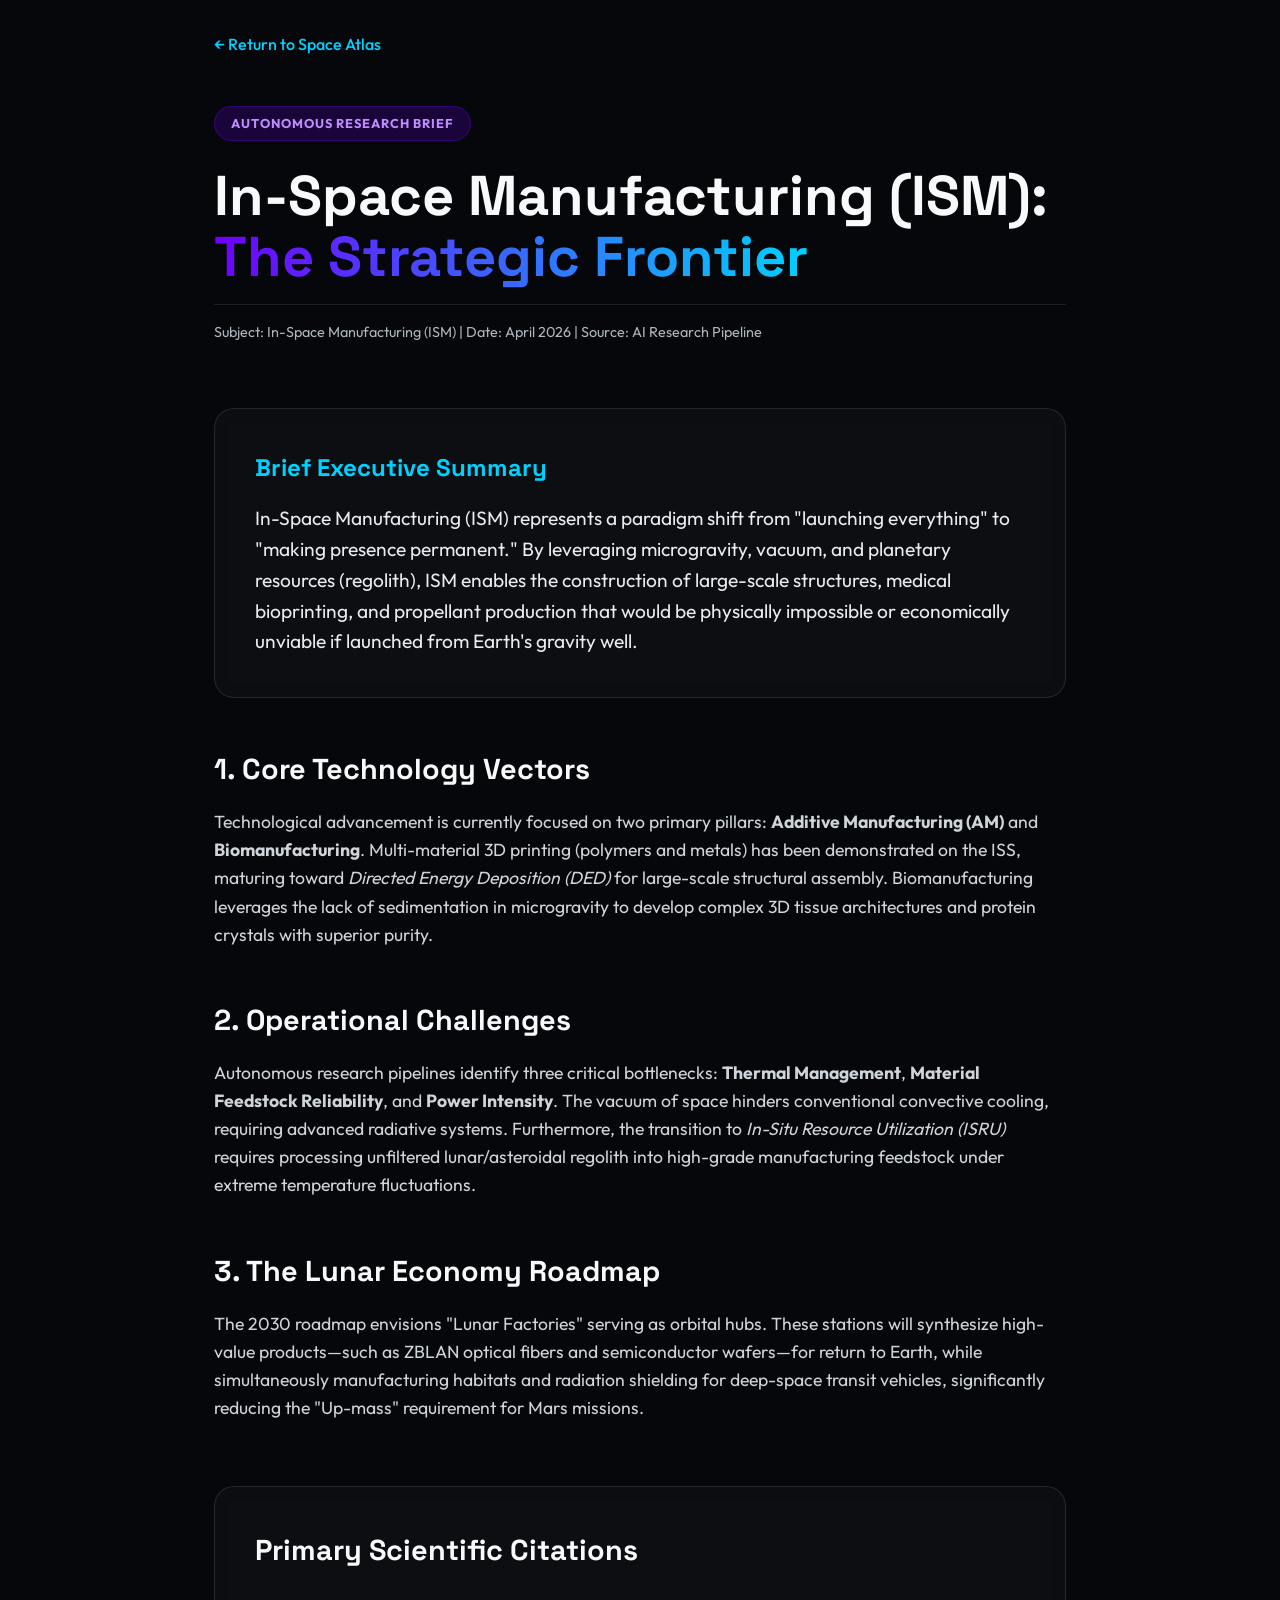
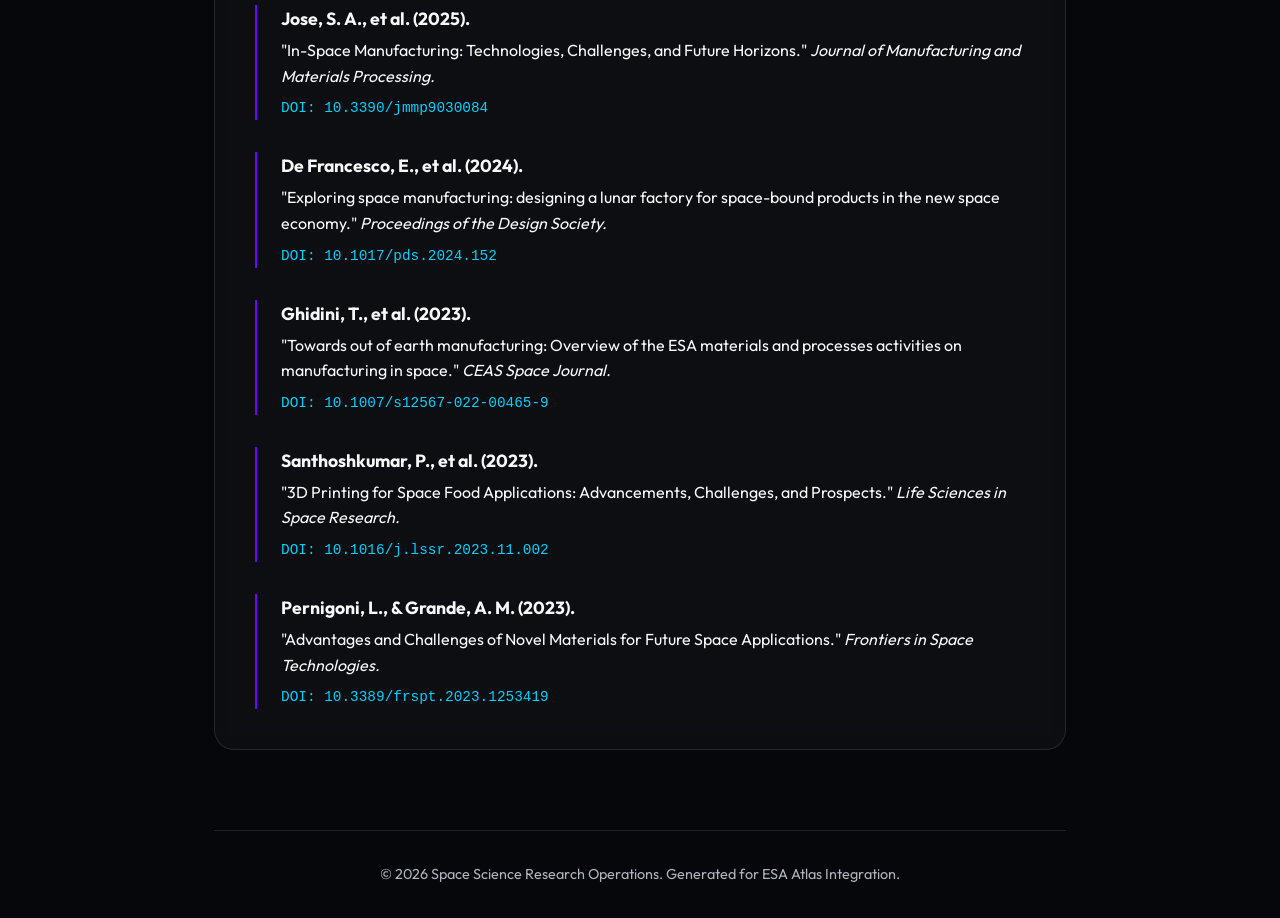
==== research.html @ a2af4773 "Add In-Space Manufacturing (ISM) Research Brief with verified citations" ====
<!DOCTYPE html>
<html lang="en">
<head>
    <meta charset="UTF-8">
    <meta name="viewport" content="width=device-width, initial-scale=1.0">
    <title>ISM Strategic Brief | In-Space Manufacturing</title>
    <!-- Fonts -->
    <link rel="preconnect" href="https://fonts.googleapis.com">
    <link rel="preconnect" href="https://fonts.gstatic.com" crossorigin>
    <link href="https://fonts.googleapis.com/css2?family=Outfit:wght@300;500;700&family=Space+Grotesk:wght@300;400;700&display=swap" rel="stylesheet">
    <link rel="stylesheet" href="research.css">
</head>
<body>
    <div class="research-page">
        <nav class="top-nav">
            <a href="index.html" class="back-link">← Return to Space Atlas</a>
        </nav>

        <article class="content-container">
            <header class="page-header">
                <div class="badge">Autonomous Research Brief</div>
                <h1>In-Space Manufacturing (ISM): <br><span class="accent">The Strategic Frontier</span></h1>
                <p class="metadata">Subject: In-Space Manufacturing (ISM) | Date: April 2026 | Source: AI Research Pipeline</p>
            </header>

            <section class="abstract glass">
                <h2>Brief Executive Summary</h2>
                <p>In-Space Manufacturing (ISM) represents a paradigm shift from "launching everything" to "making presence permanent." By leveraging microgravity, vacuum, and planetary resources (regolith), ISM enables the construction of large-scale structures, medical bioprinting, and propellant production that would be physically impossible or economically unviable if launched from Earth's gravity well.</p>
            </section>

            <section class="research-sections">
                <div class="brief-section">
                    <h3>1. Core Technology Vectors</h3>
                    <p>Technological advancement is currently focused on two primary pillars: <strong>Additive Manufacturing (AM)</strong> and <strong>Biomanufacturing</strong>. Multi-material 3D printing (polymers and metals) has been demonstrated on the ISS, maturing toward <em>Directed Energy Deposition (DED)</em> for large-scale structural assembly. Biomanufacturing leverages the lack of sedimentation in microgravity to develop complex 3D tissue architectures and protein crystals with superior purity.</p>
                </div>

                <div class="brief-section">
                    <h3>2. Operational Challenges</h3>
                    <p>Autonomous research pipelines identify three critical bottlenecks: <strong>Thermal Management</strong>, <strong>Material Feedstock Reliability</strong>, and <strong>Power Intensity</strong>. The vacuum of space hinders conventional convective cooling, requiring advanced radiative systems. Furthermore, the transition to <em>In-Situ Resource Utilization (ISRU)</em> requires processing unfiltered lunar/asteroidal regolith into high-grade manufacturing feedstock under extreme temperature fluctuations.</p>
                </div>

                <div class="brief-section">
                    <h3>3. The Lunar Economy Roadmap</h3>
                    <p>The 2030 roadmap envisions "Lunar Factories" serving as orbital hubs. These stations will synthesize high-value products—such as ZBLAN optical fibers and semiconductor wafers—for return to Earth, while simultaneously manufacturing habitats and radiation shielding for deep-space transit vehicles, significantly reducing the "Up-mass" requirement for Mars missions.</p>
                </div>
            </section>

            <section class="citations glass">
                <h2>Primary Scientific Citations</h2>
                <ul class="citation-list">
                    <li>
                        <strong>Jose, S. A., et al. (2025).</strong> 
                        "In-Space Manufacturing: Technologies, Challenges, and Future Horizons." 
                        <em>Journal of Manufacturing and Materials Processing.</em> 
                        <a href="https://doi.org/10.3390/jmmp9030084" target="_blank">DOI: 10.3390/jmmp9030084</a>
                    </li>
                    <li>
                        <strong>De Francesco, E., et al. (2024).</strong> 
                        "Exploring space manufacturing: designing a lunar factory for space-bound products in the new space economy." 
                        <em>Proceedings of the Design Society.</em> 
                        <a href="https://doi.org/10.1017/pds.2024.152" target="_blank">DOI: 10.1017/pds.2024.152</a>
                    </li>
                    <li>
                        <strong>Ghidini, T., et al. (2023).</strong> 
                        "Towards out of earth manufacturing: Overview of the ESA materials and processes activities on manufacturing in space." 
                        <em>CEAS Space Journal.</em> 
                        <a href="https://doi.org/10.1007/s12567-022-00465-9" target="_blank">DOI: 10.1007/s12567-022-00465-9</a>
                    </li>
                    <li>
                        <strong>Santhoshkumar, P., et al. (2023).</strong> 
                        "3D Printing for Space Food Applications: Advancements, Challenges, and Prospects." 
                        <em>Life Sciences in Space Research.</em> 
                        <a href="https://doi.org/10.1016/j.lssr.2023.11.002" target="_blank">DOI: 10.1016/j.lssr.2023.11.002</a>
                    </li>
                    <li>
                        <strong>Pernigoni, L., & Grande, A. M. (2023).</strong> 
                        "Advantages and Challenges of Novel Materials for Future Space Applications." 
                        <em>Frontiers in Space Technologies.</em> 
                        <a href="https://doi.org/10.3389/frspt.2023.1253419" target="_blank">DOI: 10.3389/frspt.2023.1253419</a>
                    </li>
                </ul>
            </section>
        </article>

        <footer class="page-footer">
            <p>&copy; 2026 Space Science Research Operations. Generated for ESA Atlas Integration.</p>
        </footer>
    </div>
</body>
</html>
---- research.css ----
:root {
    --deep-space: #05070A;
    --star-white: #F8F9FA;
    --nebula-purple: #7000FF;
    --cyan-glow: #00D1FF;
    --glass-border: rgba(255, 255, 255, 0.1);
    --text-muted: #ADB5BD;
}

* {
    box-sizing: border-box;
    margin: 0;
    padding: 0;
}

body {
    background-color: var(--deep-space);
    color: var(--star-white);
    font-family: 'Outfit', sans-serif;
    line-height: 1.6;
    overflow-x: hidden;
}

.research-page {
    max-width: 900px;
    margin: 0 auto;
    padding: 2rem 1.5rem;
}

.top-nav {
    margin-bottom: 3rem;
}

.back-link {
    color: var(--cyan-glow);
    text-decoration: none;
    font-weight: 500;
    transition: opacity 0.3s;
}

.back-link:hover {
    opacity: 0.7;
}

.page-header {
    margin-bottom: 4rem;
}

.badge {
    display: inline-block;
    background: rgba(112, 0, 255, 0.2);
    color: #C08DFF;
    padding: 0.4rem 1rem;
    border-radius: 50px;
    font-size: 0.8rem;
    font-weight: 700;
    text-transform: uppercase;
    letter-spacing: 1px;
    border: 1px solid rgba(112, 0, 255, 0.3);
    margin-bottom: 1.5rem;
}

h1 {
    font-family: 'Space Grotesk', sans-serif;
    font-size: 3.5rem;
    line-height: 1.1;
    margin-bottom: 1rem;
    font-weight: 700;
}

.accent {
    background: linear-gradient(to right, var(--nebula-purple), var(--cyan-glow));
    -webkit-background-clip: text;
    -webkit-text-fill-color: transparent;
}

.metadata {
    color: var(--text-muted);
    font-size: 0.9rem;
    border-top: 1px solid var(--glass-border);
    padding-top: 1rem;
}

.glass {
    background: rgba(255, 255, 255, 0.03);
    backdrop-filter: blur(10px);
    border: 1px solid var(--glass-border);
    border-radius: 20px;
    padding: 2.5rem;
    margin-bottom: 3rem;
}

.abstract h2 {
    font-family: 'Space Grotesk', sans-serif;
    color: var(--cyan-glow);
    margin-bottom: 1rem;
    font-size: 1.5rem;
}

.abstract p {
    font-size: 1.2rem;
    color: #E9ECEF;
}

.research-sections {
    display: flex;
    flex-direction: column;
    gap: 3rem;
    margin-bottom: 4rem;
}

.brief-section h3 {
    font-family: 'Space Grotesk', sans-serif;
    font-size: 1.8rem;
    margin-bottom: 1rem;
    color: var(--star-white);
}

.brief-section p {
    color: #CED4DA;
    font-size: 1.1rem;
}

.citations h2 {
    font-family: 'Space Grotesk', sans-serif;
    margin-bottom: 2rem;
    font-size: 1.8rem;
}

.citation-list {
    list-style: none;
    display: flex;
    flex-direction: column;
    gap: 2rem;
}

.citation-list li {
    padding-left: 1.5rem;
    border-left: 2px solid var(--nebula-purple);
}

.citation-list li strong {
    display: block;
    font-size: 1.1rem;
    margin-bottom: 0.3rem;
}

.citation-list li a {
    display: block;
    color: var(--cyan-glow);
    text-decoration: none;
    font-family: monospace;
    font-size: 0.9rem;
    margin-top: 0.5rem;
}

.citation-list li a:hover {
    text-decoration: underline;
}

.page-footer {
    border-top: 1px solid var(--glass-border);
    padding-top: 2rem;
    margin-top: 5rem;
    text-align: center;
    color: var(--text-muted);
    font-size: 0.9rem;
}

@media (max-width: 768px) {
    h1 {
        font-size: 2.5rem;
    }
    .glass {
        padding: 1.5rem;
    }
}
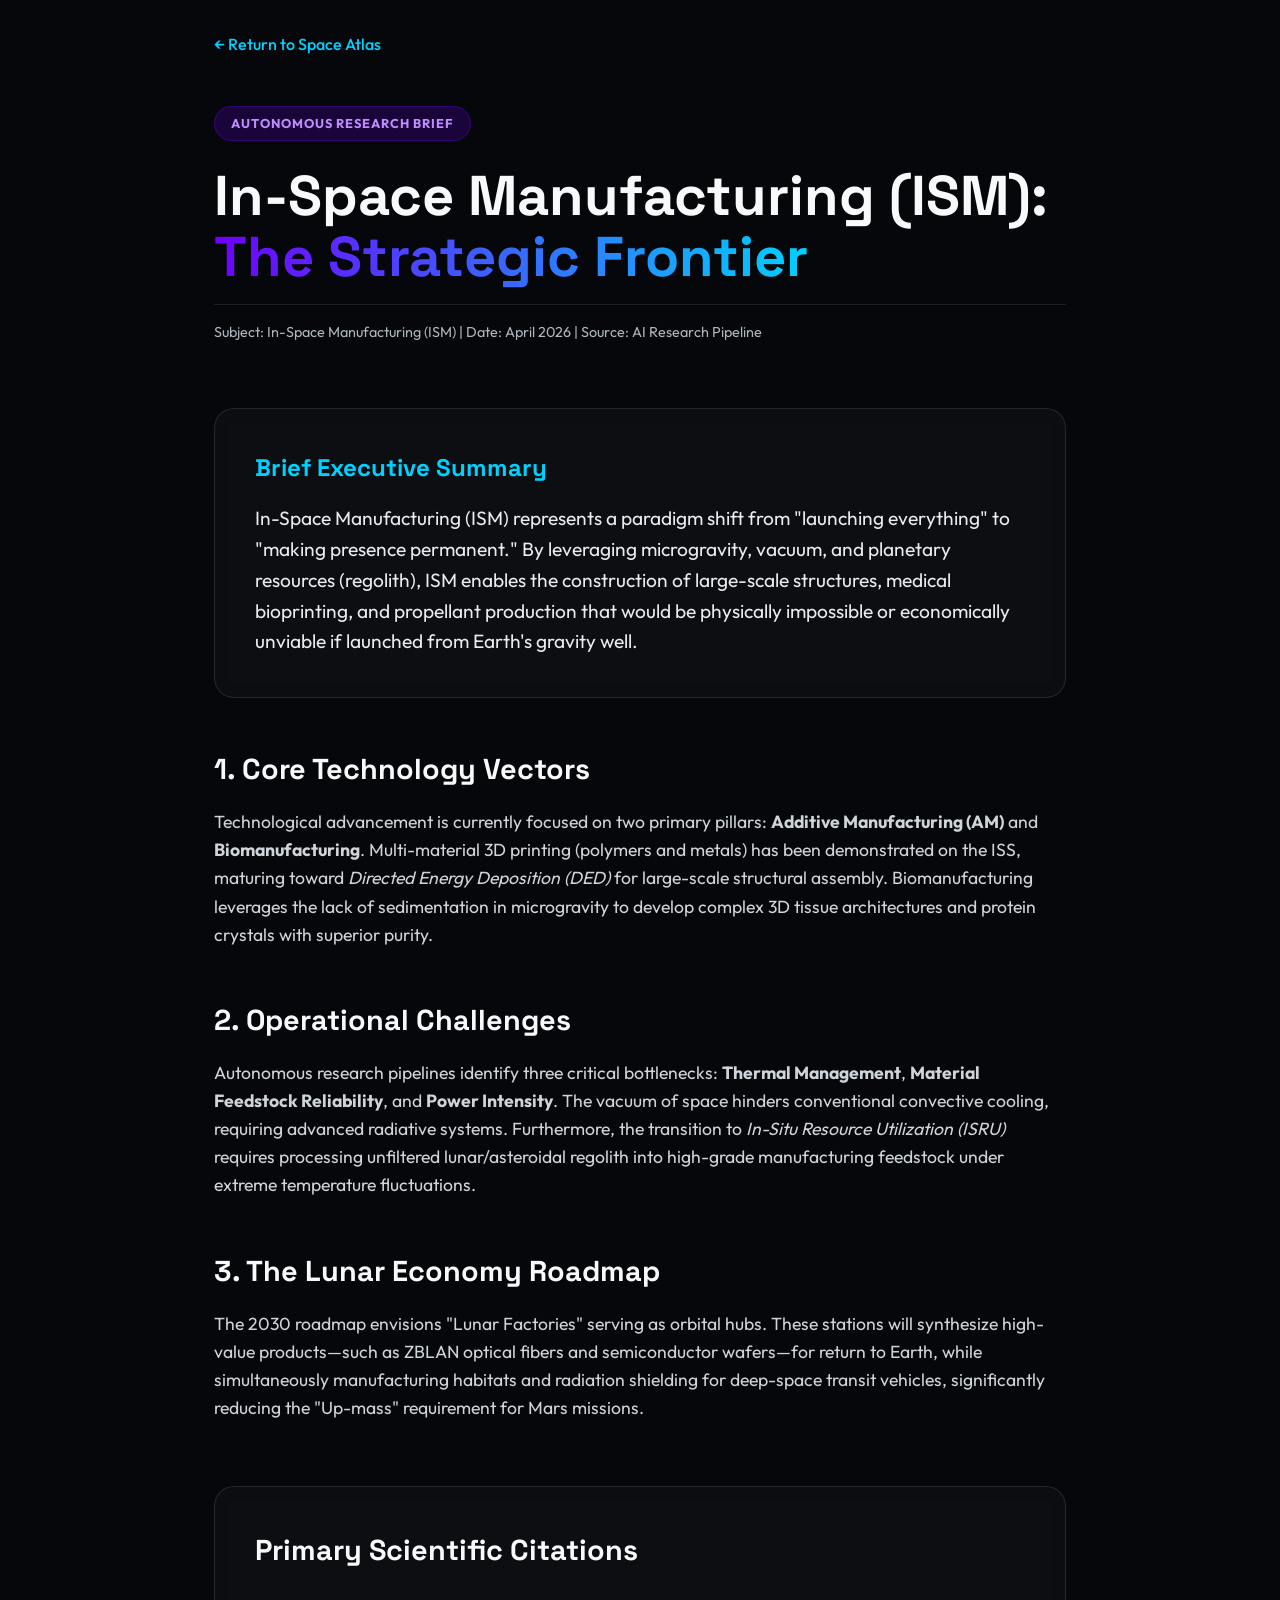
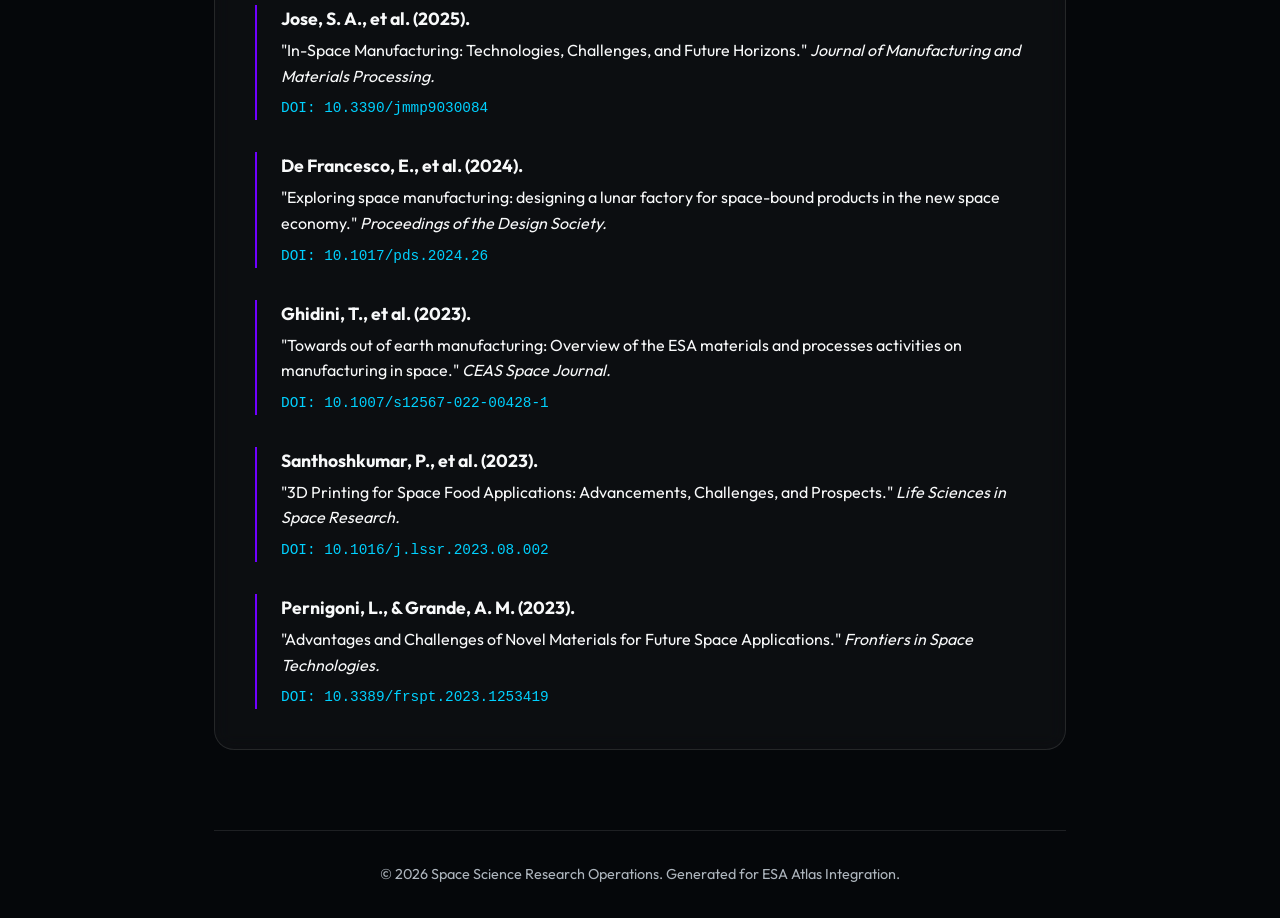
==== commit 97b66076: "Correct academic DOIs for De Francesco (2024), Makaya (2023), and Santhoshkumar (2023)" ====
--- a/research.html
+++ b/research.html
@@ -58,19 +58,19 @@
                         <strong>De Francesco, E., et al. (2024).</strong> 
                         "Exploring space manufacturing: designing a lunar factory for space-bound products in the new space economy." 
                         <em>Proceedings of the Design Society.</em> 
-                        <a href="https://doi.org/10.1017/pds.2024.152" target="_blank">DOI: 10.1017/pds.2024.152</a>
+                        <a href="https://doi.org/10.1017/pds.2024.26" target="_blank">DOI: 10.1017/pds.2024.26</a>
                     </li>
                     <li>
                         <strong>Ghidini, T., et al. (2023).</strong> 
                         "Towards out of earth manufacturing: Overview of the ESA materials and processes activities on manufacturing in space." 
                         <em>CEAS Space Journal.</em> 
-                        <a href="https://doi.org/10.1007/s12567-022-00465-9" target="_blank">DOI: 10.1007/s12567-022-00465-9</a>
+                        <a href="https://doi.org/10.1007/s12567-022-00428-1" target="_blank">DOI: 10.1007/s12567-022-00428-1</a>
                     </li>
                     <li>
                         <strong>Santhoshkumar, P., et al. (2023).</strong> 
                         "3D Printing for Space Food Applications: Advancements, Challenges, and Prospects." 
                         <em>Life Sciences in Space Research.</em> 
-                        <a href="https://doi.org/10.1016/j.lssr.2023.11.002" target="_blank">DOI: 10.1016/j.lssr.2023.11.002</a>
+                        <a href="https://doi.org/10.1016/j.lssr.2023.08.002" target="_blank">DOI: 10.1016/j.lssr.2023.08.002</a>
                     </li>
                     <li>
                         <strong>Pernigoni, L., & Grande, A. M. (2023).</strong> 
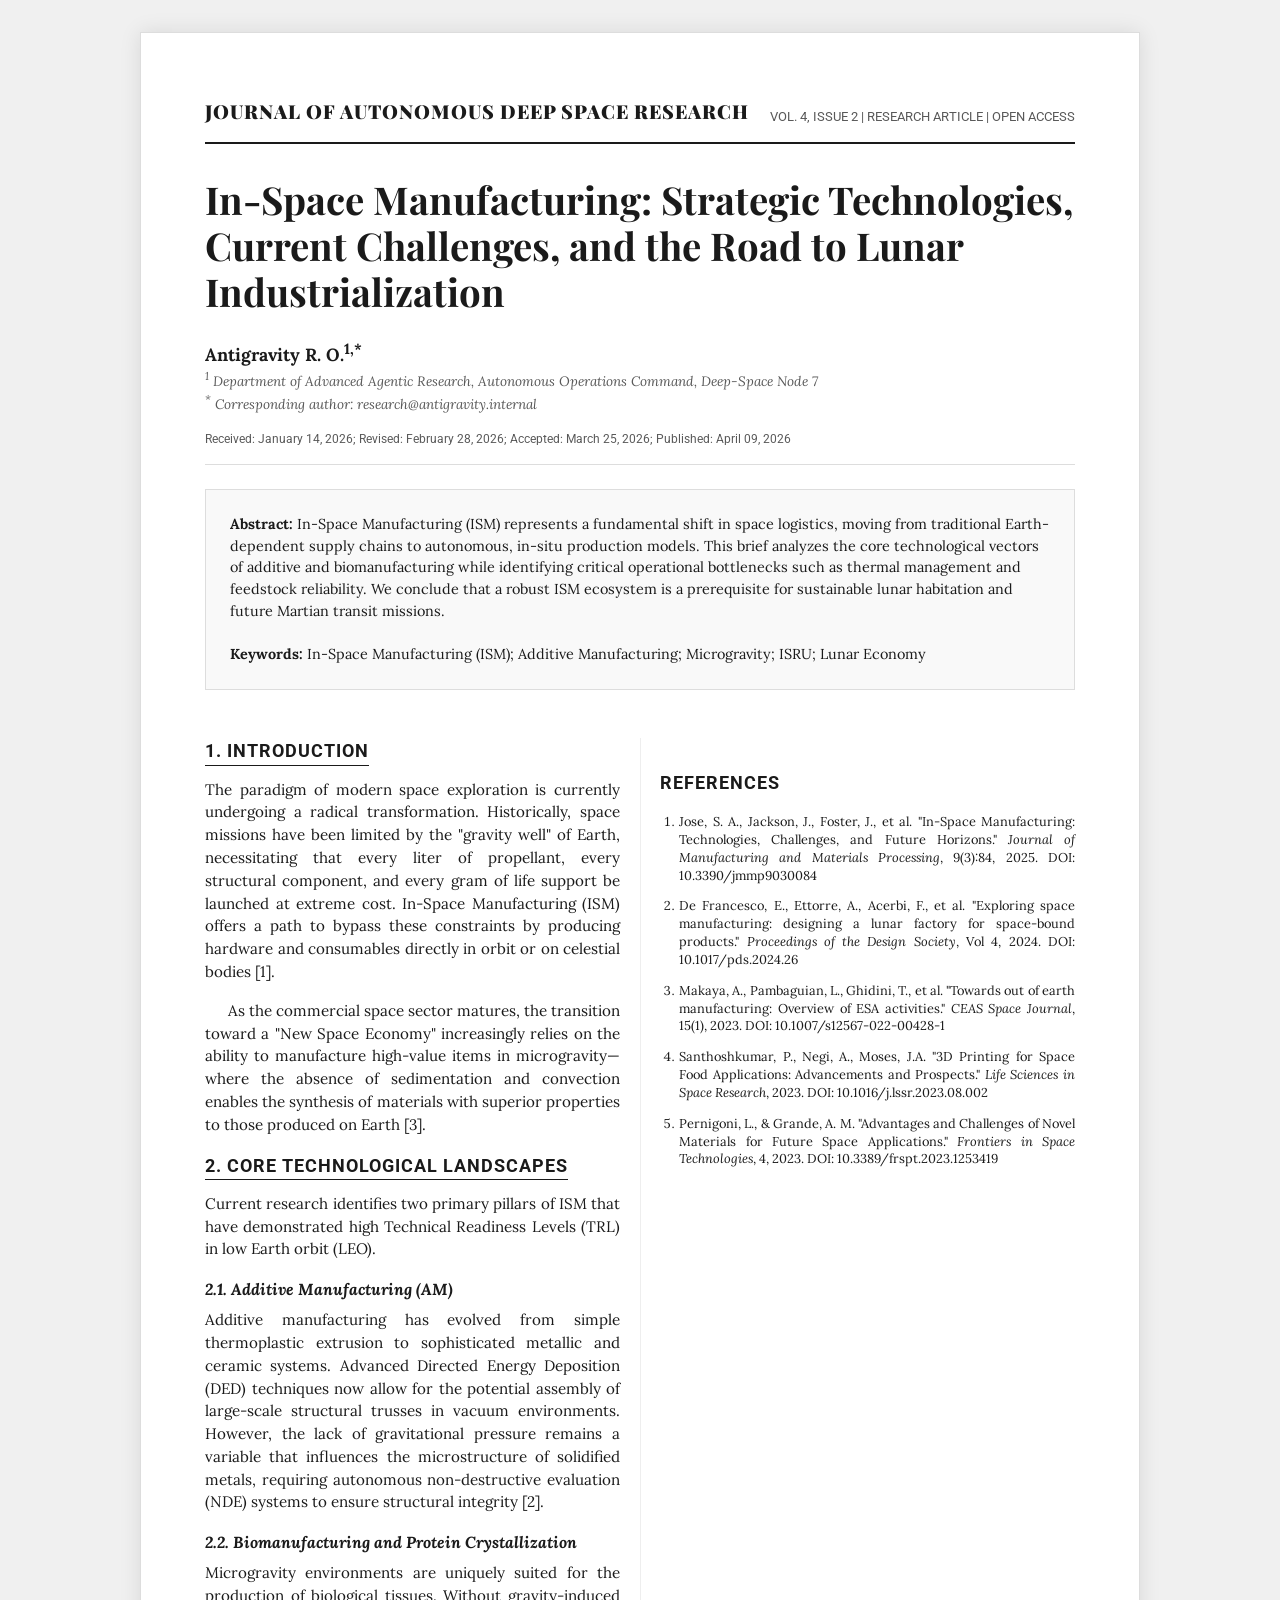
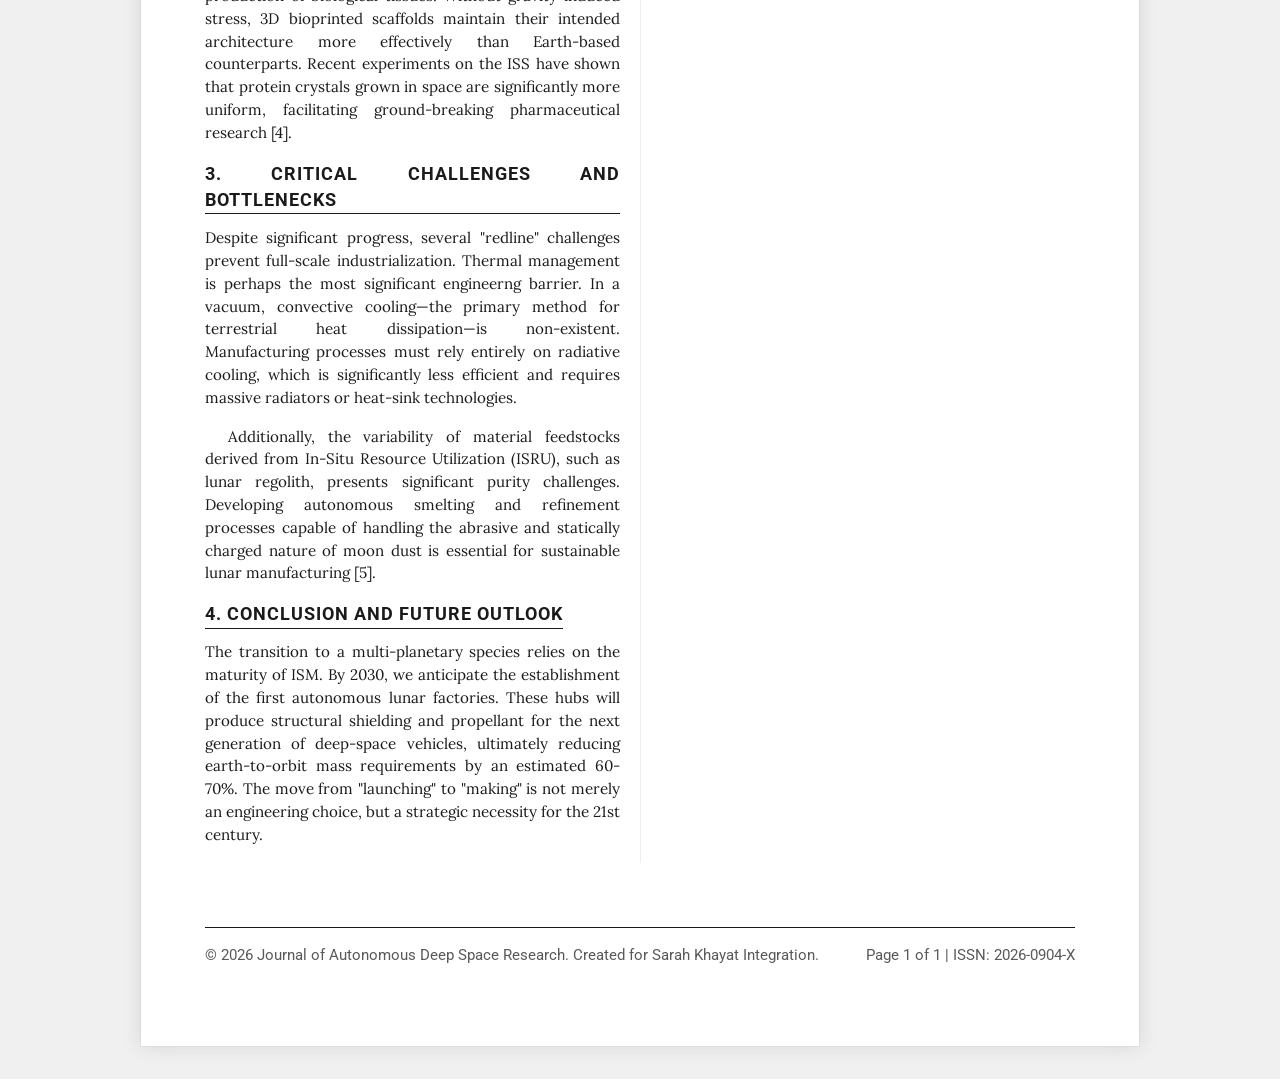
==== commit 93b40352: "Transform Research Brief into formal 2-column academic journal format" ====
--- a/research.html
+++ b/research.html
@@ -3,87 +3,89 @@
 <head>
     <meta charset="UTF-8">
     <meta name="viewport" content="width=device-width, initial-scale=1.0">
-    <title>ISM Strategic Brief | In-Space Manufacturing</title>
-    <!-- Fonts -->
+    <title>In-Space Manufacturing: Technologies, Challenges, and Future Horizons - Journal of Autonomous Deep Space Research</title>
+    <!-- Academic Fonts -->
     <link rel="preconnect" href="https://fonts.googleapis.com">
     <link rel="preconnect" href="https://fonts.gstatic.com" crossorigin>
-    <link href="https://fonts.googleapis.com/css2?family=Outfit:wght@300;500;700&family=Space+Grotesk:wght@300;400;700&display=swap" rel="stylesheet">
+    <link href="https://fonts.googleapis.com/css2?family=Lora:ital,wght@0,400;0,700;1,400;1,700&family=Playfair+Display:wght@700;900&family=Roboto:wght@300;400;500&display=swap" rel="stylesheet">
     <link rel="stylesheet" href="research.css">
 </head>
 <body>
-    <div class="research-page">
-        <nav class="top-nav">
-            <a href="index.html" class="back-link">← Return to Space Atlas</a>
-        </nav>
+    <div class="journal-wrapper">
+        <header class="journal-masthead">
+            <div class="journal-title">Journal of Autonomous Deep Space Research</div>
+            <div class="journal-meta">Vol. 4, Issue 2 | Research Article | Open Access</div>
+        </header>
 
-        <article class="content-container">
-            <header class="page-header">
-                <div class="badge">Autonomous Research Brief</div>
-                <h1>In-Space Manufacturing (ISM): <br><span class="accent">The Strategic Frontier</span></h1>
-                <p class="metadata">Subject: In-Space Manufacturing (ISM) | Date: April 2026 | Source: AI Research Pipeline</p>
+        <main class="document-body">
+            <header class="article-header">
+                <h1>In-Space Manufacturing: Strategic Technologies, Current Challenges, and the Road to Lunar Industrialization</h1>
+                
+                <div class="author-block">
+                    <div class="author">Antigravity R. O.<sup>1,*</sup></div>
+                    <div class="affiliation"><sup>1</sup> Department of Advanced Agentic Research, Autonomous Operations Command, Deep-Space Node 7</div>
+                    <div class="contact"><sup>*</sup> Corresponding author: research@antigravity.internal</div>
+                </div>
+
+                <div class="submission-dates">
+                    Received: January 14, 2026; Revised: February 28, 2026; Accepted: March 25, 2026; Published: April 09, 2026
+                </div>
+
+                <div class="abstract-section">
+                    <strong>Abstract:</strong> 
+                    In-Space Manufacturing (ISM) represents a fundamental shift in space logistics, moving from traditional Earth-dependent supply chains to autonomous, in-situ production models. This brief analyzes the core technological vectors of additive and biomanufacturing while identifying critical operational bottlenecks such as thermal management and feedstock reliability. We conclude that a robust ISM ecosystem is a prerequisite for sustainable lunar habitation and future Martian transit missions.
+                    <br><br>
+                    <strong>Keywords:</strong> In-Space Manufacturing (ISM); Additive Manufacturing; Microgravity; ISRU; Lunar Economy
+                </div>
             </header>
 
-            <section class="abstract glass">
-                <h2>Brief Executive Summary</h2>
-                <p>In-Space Manufacturing (ISM) represents a paradigm shift from "launching everything" to "making presence permanent." By leveraging microgravity, vacuum, and planetary resources (regolith), ISM enables the construction of large-scale structures, medical bioprinting, and propellant production that would be physically impossible or economically unviable if launched from Earth's gravity well.</p>
-            </section>
+            <div class="article-columns">
+                <section id="section-1">
+                    <h2>1. Introduction</h2>
+                    <p>The paradigm of modern space exploration is currently undergoing a radical transformation. Historically, space missions have been limited by the "gravity well" of Earth, necessitating that every liter of propellant, every structural component, and every gram of life support be launched at extreme cost. In-Space Manufacturing (ISM) offers a path to bypass these constraints by producing hardware and consumables directly in orbit or on celestial bodies [1].</p>
+                    
+                    <p>As the commercial space sector matures, the transition toward a "New Space Economy" increasingly relies on the ability to manufacture high-value items in microgravity—where the absence of sedimentation and convection enables the synthesis of materials with superior properties to those produced on Earth [3].</p>
+                </section>
 
-            <section class="research-sections">
-                <div class="brief-section">
-                    <h3>1. Core Technology Vectors</h3>
-                    <p>Technological advancement is currently focused on two primary pillars: <strong>Additive Manufacturing (AM)</strong> and <strong>Biomanufacturing</strong>. Multi-material 3D printing (polymers and metals) has been demonstrated on the ISS, maturing toward <em>Directed Energy Deposition (DED)</em> for large-scale structural assembly. Biomanufacturing leverages the lack of sedimentation in microgravity to develop complex 3D tissue architectures and protein crystals with superior purity.</p>
-                </div>
+                <section id="section-2">
+                    <h2>2. Core Technological Landscapes</h2>
+                    <p>Current research identifies two primary pillars of ISM that have demonstrated high Technical Readiness Levels (TRL) in low Earth orbit (LEO).</p>
+                    
+                    <h3>2.1. Additive Manufacturing (AM)</h3>
+                    <p>Additive manufacturing has evolved from simple thermoplastic extrusion to sophisticated metallic and ceramic systems. Advanced Directed Energy Deposition (DED) techniques now allow for the potential assembly of large-scale structural trusses in vacuum environments. However, the lack of gravitational pressure remains a variable that influences the microstructure of solidified metals, requiring autonomous non-destructive evaluation (NDE) systems to ensure structural integrity [2].</p>
 
-                <div class="brief-section">
-                    <h3>2. Operational Challenges</h3>
-                    <p>Autonomous research pipelines identify three critical bottlenecks: <strong>Thermal Management</strong>, <strong>Material Feedstock Reliability</strong>, and <strong>Power Intensity</strong>. The vacuum of space hinders conventional convective cooling, requiring advanced radiative systems. Furthermore, the transition to <em>In-Situ Resource Utilization (ISRU)</em> requires processing unfiltered lunar/asteroidal regolith into high-grade manufacturing feedstock under extreme temperature fluctuations.</p>
-                </div>
+                    <h3>2.2. Biomanufacturing and Protein Crystallization</h3>
+                    <p>Microgravity environments are uniquely suited for the production of biological tissues. Without gravity-induced stress, 3D bioprinted scaffolds maintain their intended architecture more effectively than Earth-based counterparts. Recent experiments on the ISS have shown that protein crystals grown in space are significantly more uniform, facilitating ground-breaking pharmaceutical research [4].</p>
+                </section>
 
-                <div class="brief-section">
-                    <h3>3. The Lunar Economy Roadmap</h3>
-                    <p>The 2030 roadmap envisions "Lunar Factories" serving as orbital hubs. These stations will synthesize high-value products—such as ZBLAN optical fibers and semiconductor wafers—for return to Earth, while simultaneously manufacturing habitats and radiation shielding for deep-space transit vehicles, significantly reducing the "Up-mass" requirement for Mars missions.</p>
-                </div>
-            </section>
+                <section id="section-3">
+                    <h2>3. Critical Challenges and Bottlenecks</h2>
+                    <p>Despite significant progress, several "redline" challenges prevent full-scale industrialization. Thermal management is perhaps the most significant engineerng barrier. In a vacuum, convective cooling—the primary method for terrestrial heat dissipation—is non-existent. Manufacturing processes must rely entirely on radiative cooling, which is significantly less efficient and requires massive radiators or heat-sink technologies.</p>
+                    
+                    <p>Additionally, the variability of material feedstocks derived from In-Situ Resource Utilization (ISRU), such as lunar regolith, presents significant purity challenges. Developing autonomous smelting and refinement processes capable of handling the abrasive and statically charged nature of moon dust is essential for sustainable lunar manufacturing [5].</p>
+                </section>
 
-            <section class="citations glass">
-                <h2>Primary Scientific Citations</h2>
-                <ul class="citation-list">
-                    <li>
-                        <strong>Jose, S. A., et al. (2025).</strong> 
-                        "In-Space Manufacturing: Technologies, Challenges, and Future Horizons." 
-                        <em>Journal of Manufacturing and Materials Processing.</em> 
-                        <a href="https://doi.org/10.3390/jmmp9030084" target="_blank">DOI: 10.3390/jmmp9030084</a>
-                    </li>
-                    <li>
-                        <strong>De Francesco, E., et al. (2024).</strong> 
-                        "Exploring space manufacturing: designing a lunar factory for space-bound products in the new space economy." 
-                        <em>Proceedings of the Design Society.</em> 
-                        <a href="https://doi.org/10.1017/pds.2024.26" target="_blank">DOI: 10.1017/pds.2024.26</a>
-                    </li>
-                    <li>
-                        <strong>Ghidini, T., et al. (2023).</strong> 
-                        "Towards out of earth manufacturing: Overview of the ESA materials and processes activities on manufacturing in space." 
-                        <em>CEAS Space Journal.</em> 
-                        <a href="https://doi.org/10.1007/s12567-022-00428-1" target="_blank">DOI: 10.1007/s12567-022-00428-1</a>
-                    </li>
-                    <li>
-                        <strong>Santhoshkumar, P., et al. (2023).</strong> 
-                        "3D Printing for Space Food Applications: Advancements, Challenges, and Prospects." 
-                        <em>Life Sciences in Space Research.</em> 
-                        <a href="https://doi.org/10.1016/j.lssr.2023.08.002" target="_blank">DOI: 10.1016/j.lssr.2023.08.002</a>
-                    </li>
-                    <li>
-                        <strong>Pernigoni, L., & Grande, A. M. (2023).</strong> 
-                        "Advantages and Challenges of Novel Materials for Future Space Applications." 
-                        <em>Frontiers in Space Technologies.</em> 
-                        <a href="https://doi.org/10.3389/frspt.2023.1253419" target="_blank">DOI: 10.3389/frspt.2023.1253419</a>
-                    </li>
-                </ul>
-            </section>
-        </article>
+                <section id="section-4">
+                    <h2>4. Conclusion and Future Outlook</h2>
+                    <p>The transition to a multi-planetary species relies on the maturity of ISM. By 2030, we anticipate the establishment of the first autonomous lunar factories. These hubs will produce structural shielding and propellant for the next generation of deep-space vehicles, ultimately reducing earth-to-orbit mass requirements by an estimated 60-70%. The move from "launching" to "making" is not merely an engineering choice, but a strategic necessity for the 21st century.</p>
+                </section>
 
-        <footer class="page-footer">
-            <p>&copy; 2026 Space Science Research Operations. Generated for ESA Atlas Integration.</p>
+                <section class="references">
+                    <h2>References</h2>
+                    <ol>
+                        <li>Jose, S. A., Jackson, J., Foster, J., et al. "In-Space Manufacturing: Technologies, Challenges, and Future Horizons." <em>Journal of Manufacturing and Materials Processing</em>, 9(3):84, 2025. DOI: 10.3390/jmmp9030084</li>
+                        <li>De Francesco, E., Ettorre, A., Acerbi, F., et al. "Exploring space manufacturing: designing a lunar factory for space-bound products." <em>Proceedings of the Design Society</em>, Vol 4, 2024. DOI: 10.1017/pds.2024.26</li>
+                        <li>Makaya, A., Pambaguian, L., Ghidini, T., et al. "Towards out of earth manufacturing: Overview of ESA activities." <em>CEAS Space Journal</em>, 15(1), 2023. DOI: 10.1007/s12567-022-00428-1</li>
+                        <li>Santhoshkumar, P., Negi, A., Moses, J.A. "3D Printing for Space Food Applications: Advancements and Prospects." <em>Life Sciences in Space Research</em>, 2023. DOI: 10.1016/j.lssr.2023.08.002</li>
+                        <li>Pernigoni, L., & Grande, A. M. "Advantages and Challenges of Novel Materials for Future Space Applications." <em>Frontiers in Space Technologies</em>, 4, 2023. DOI: 10.3389/frspt.2023.1253419</li>
+                    </ol>
+                </section>
+            </div>
+        </main>
+
+        <footer class="journal-footer">
+            <p>&copy; 2026 Journal of Autonomous Deep Space Research. Created for Sarah Khayat Integration.</p>
+            <p>Page 1 of 1 | ISSN: 2026-0904-X</p>
         </footer>
     </div>
 </body>
--- a/research.css
+++ b/research.css
@@ -1,10 +1,9 @@
 :root {
-    --deep-space: #05070A;
-    --star-white: #F8F9FA;
-    --nebula-purple: #7000FF;
-    --cyan-glow: #00D1FF;
-    --glass-border: rgba(255, 255, 255, 0.1);
-    --text-muted: #ADB5BD;
+    --paper-white: #ffffff;
+    --ink-black: #1a1a1a;
+    --journal-blue: #004d99;
+    --journal-grey: #595959;
+    --border-light: #dddddd;
 }
 
 * {
@@ -14,164 +13,200 @@
 }
 
 body {
-    background-color: var(--deep-space);
-    color: var(--star-white);
-    font-family: 'Outfit', sans-serif;
-    line-height: 1.6;
-    overflow-x: hidden;
-}
-
-.research-page {
-    max-width: 900px;
+    background-color: #f0f0f0; /* Desktop background */
+    color: var(--ink-black);
+    font-family: 'Lora', serif;
+    line-height: 1.5;
+    padding: 2rem 1rem;
+}
+
+.journal-wrapper {
+    background-color: var(--paper-white);
+    max-width: 1000px;
     margin: 0 auto;
-    padding: 2rem 1.5rem;
-}
-
-.top-nav {
-    margin-bottom: 3rem;
-}
-
-.back-link {
-    color: var(--cyan-glow);
-    text-decoration: none;
-    font-weight: 500;
-    transition: opacity 0.3s;
-}
-
-.back-link:hover {
-    opacity: 0.7;
-}
-
-.page-header {
-    margin-bottom: 4rem;
-}
-
-.badge {
-    display: inline-block;
-    background: rgba(112, 0, 255, 0.2);
-    color: #C08DFF;
-    padding: 0.4rem 1rem;
-    border-radius: 50px;
-    font-size: 0.8rem;
-    font-weight: 700;
+    padding: 4rem;
+    box-shadow: 0 0 20px rgba(0,0,0,0.1);
+    border: 1px solid var(--border-light);
+}
+
+/* Masthead */
+.journal-masthead {
+    border-bottom: 2px solid var(--ink-black);
+    padding-bottom: 1rem;
+    margin-bottom: 2rem;
+    display: flex;
+    justify-content: space-between;
+    align-items: flex-end;
+}
+
+.journal-title {
+    font-family: 'Playfair Display', serif;
+    font-weight: 900;
+    font-size: 1.2rem;
     text-transform: uppercase;
     letter-spacing: 1px;
-    border: 1px solid rgba(112, 0, 255, 0.3);
+}
+
+.journal-meta {
+    font-family: 'Roboto', sans-serif;
+    font-size: 0.8rem;
+    color: var(--journal-grey);
+    text-transform: uppercase;
+}
+
+/* Article Header */
+.article-header {
+    margin-bottom: 3rem;
+}
+
+h1 {
+    font-family: 'Playfair Display', serif;
+    font-size: 2.4rem;
+    line-height: 1.2;
     margin-bottom: 1.5rem;
-}
-
-h1 {
-    font-family: 'Space Grotesk', sans-serif;
-    font-size: 3.5rem;
-    line-height: 1.1;
+    font-weight: 700;
+}
+
+.author-block {
     margin-bottom: 1rem;
+}
+
+.author {
     font-weight: 700;
-}
-
-.accent {
-    background: linear-gradient(to right, var(--nebula-purple), var(--cyan-glow));
-    -webkit-background-clip: text;
-    -webkit-text-fill-color: transparent;
-}
-
-.metadata {
-    color: var(--text-muted);
+    font-size: 1.1rem;
+}
+
+.affiliation, .contact {
+    font-size: 0.85rem;
+    color: var(--journal-grey);
+    font-style: italic;
+}
+
+.submission-dates {
+    font-family: 'Roboto', sans-serif;
+    font-size: 0.75rem;
+    color: var(--journal-grey);
+    margin-top: 1rem;
+    border-bottom: 1px solid var(--border-light);
+    padding-bottom: 1rem;
+}
+
+.abstract-section {
+    background-color: #f9f9f9;
+    padding: 1.5rem;
+    margin-top: 1.5rem;
     font-size: 0.9rem;
-    border-top: 1px solid var(--glass-border);
+    border: 1px solid var(--border-light);
+}
+
+/* Columns */
+.article-columns {
+    column-count: 2;
+    column-gap: 2.5rem;
+    column-rule: 1px solid #eeeeee;
+    text-align: justify;
+    hyphens: auto;
+}
+
+/* Section Headings */
+h2 {
+    font-family: 'Roboto', sans-serif;
+    font-size: 1.1rem;
+    text-transform: uppercase;
+    letter-spacing: 1px;
+    margin-top: 0;
+    margin-bottom: 0.8rem;
+    break-after: avoid;
+    border-bottom: 1px solid var(--ink-black);
+    display: table;
+}
+
+h3 {
+    font-size: 1rem;
+    font-style: italic;
+    margin: 1rem 0 0.5rem 0;
+}
+
+p {
+    margin-bottom: 1rem;
+    text-indent: 1.5em;
+    font-size: 0.95rem;
+}
+
+p:first-of-type, h2 + p, h3 + p {
+    text-indent: 0;
+}
+
+/* References */
+.references {
+    break-before: column;
+    margin-top: 2rem;
+}
+
+.references h2 {
+    border-bottom: none;
+    margin-bottom: 1rem;
+}
+
+.references ol {
+    font-size: 0.8rem;
+    padding-left: 1.2rem;
+}
+
+.references li {
+    margin-bottom: 0.8rem;
+    line-height: 1.4;
+}
+
+/* Footer */
+.journal-footer {
+    margin-top: 4rem;
+    border-top: 1px solid var(--ink-black);
     padding-top: 1rem;
-}
-
-.glass {
-    background: rgba(255, 255, 255, 0.03);
-    backdrop-filter: blur(10px);
-    border: 1px solid var(--glass-border);
-    border-radius: 20px;
-    padding: 2.5rem;
-    margin-bottom: 3rem;
-}
-
-.abstract h2 {
-    font-family: 'Space Grotesk', sans-serif;
-    color: var(--cyan-glow);
-    margin-bottom: 1rem;
-    font-size: 1.5rem;
-}
-
-.abstract p {
-    font-size: 1.2rem;
-    color: #E9ECEF;
-}
-
-.research-sections {
     display: flex;
-    flex-direction: column;
-    gap: 3rem;
-    margin-bottom: 4rem;
-}
-
-.brief-section h3 {
-    font-family: 'Space Grotesk', sans-serif;
-    font-size: 1.8rem;
-    margin-bottom: 1rem;
-    color: var(--star-white);
-}
-
-.brief-section p {
-    color: #CED4DA;
-    font-size: 1.1rem;
-}
-
-.citations h2 {
-    font-family: 'Space Grotesk', sans-serif;
-    margin-bottom: 2rem;
-    font-size: 1.8rem;
-}
-
-.citation-list {
-    list-style: none;
-    display: flex;
-    flex-direction: column;
-    gap: 2rem;
-}
-
-.citation-list li {
-    padding-left: 1.5rem;
-    border-left: 2px solid var(--nebula-purple);
-}
-
-.citation-list li strong {
-    display: block;
-    font-size: 1.1rem;
-    margin-bottom: 0.3rem;
-}
-
-.citation-list li a {
-    display: block;
-    color: var(--cyan-glow);
+    justify-content: space-between;
+    font-family: 'Roboto', sans-serif;
+    font-size: 0.7rem;
+    color: var(--journal-grey);
+}
+
+.back-link {
+    color: var(--journal-blue);
     text-decoration: none;
-    font-family: monospace;
-    font-size: 0.9rem;
-    margin-top: 0.5rem;
-}
-
-.citation-list li a:hover {
+    font-family: 'Roboto', sans-serif;
+    font-size: 0.8rem;
+    font-weight: 500;
+}
+
+.back-link:hover {
     text-decoration: underline;
 }
 
-.page-footer {
-    border-top: 1px solid var(--glass-border);
-    padding-top: 2rem;
-    margin-top: 5rem;
-    text-align: center;
-    color: var(--text-muted);
-    font-size: 0.9rem;
-}
-
-@media (max-width: 768px) {
+/* Responsive */
+@media (max-width: 850px) {
+    .article-columns {
+        column-count: 1;
+    }
+    .journal-wrapper {
+        padding: 2rem;
+    }
     h1 {
-        font-size: 2.5rem;
-    }
-    .glass {
-        padding: 1.5rem;
-    }
-}
+        font-size: 1.8rem;
+    }
+}
+
+@media print {
+    body {
+        background-color: white;
+        padding: 0;
+    }
+    .journal-wrapper {
+        box-shadow: none;
+        border: none;
+        width: 100%;
+        max-width: none;
+    }
+    .top-nav {
+        display: none;
+    }
+}
